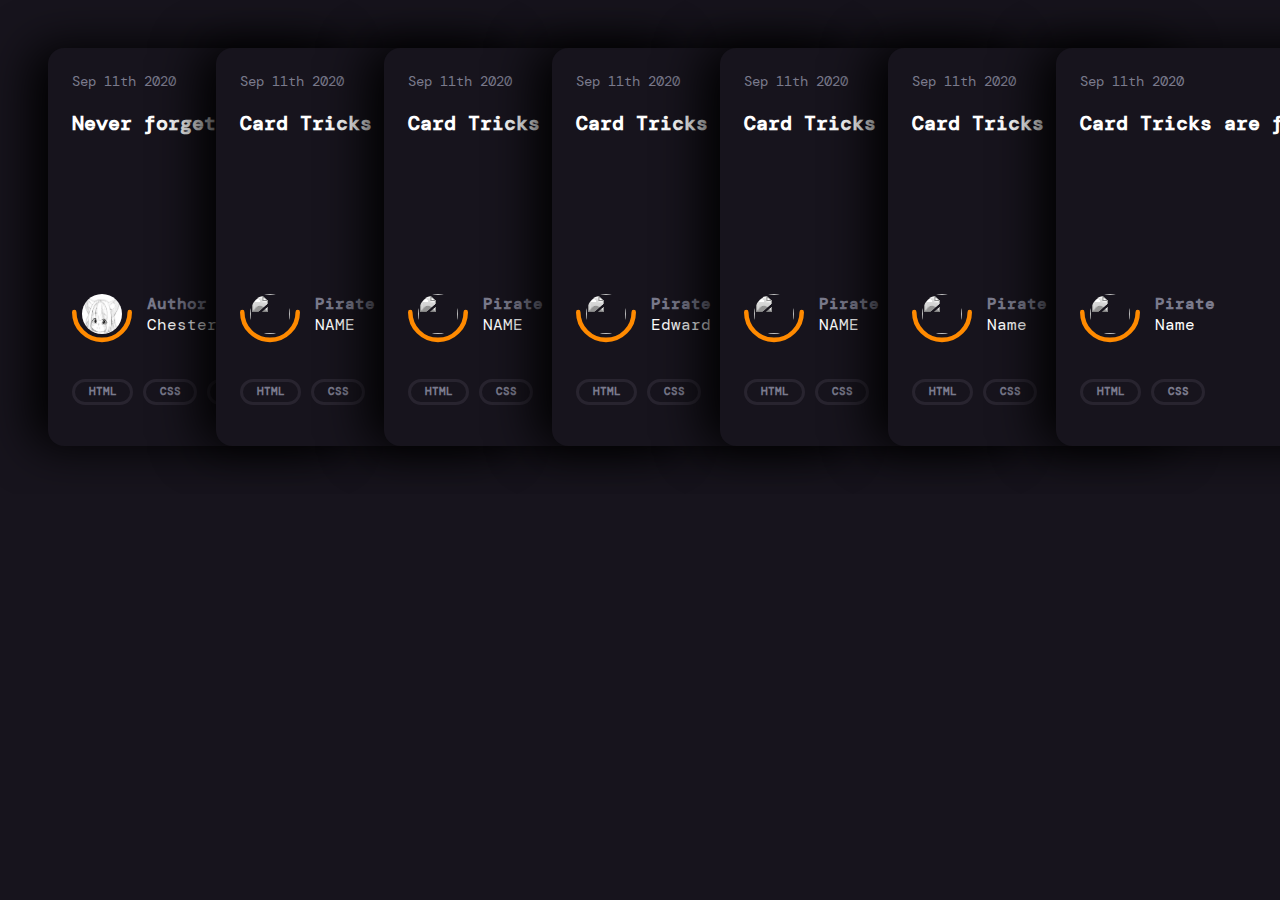
==== profiles/index.html @ eac5f897 "Add files via upload" ====
<!DOCTYPE html>
 <html lang="en">
 <head>
     <meta charset="UTF-8">
     <meta http-equiv="X-UA-Compatible" content="IE=edge">
     <meta name="viewport" content="width=device-width, initial-scale=1.0">
     <title>Document</title>

     <link rel="stylesheet" href="card.css">
 </head>
 <body>
     <section class="card-list">
        <article class="card">
            <header class="card-header">
              <p>Sep 11th 2020</p>
              <h2>Never forget</h2>
            </header>
    
            <div class="card-author">
              <a class="author-avatar" href="#">
                <img src="JAJA.jpg" />
              </a>
              <svg class="half-circle" viewBox="0 0 106 57">
                <path d="M102 4c0 27.1-21.9 49-49 49S4 31.1 4 4"></path>
              </svg>
    
              <div class="author-name">
                <div class="author-name-prefix">Author</div>
                Chester Fritz
              </div>
            </div>
            <div class="tags">
              <a href="#">html</a>
              <a href="#">css</a>
              <a href="#">web-dev</a>
            </div>

        </article>
        <article class="card">
            <header class="card-header">
              <p>Sep 11th 2020</p>
              <h2>Card Tricks are fun!</h2>
            </header>
    
            <div class="card-author">
              <a class="author-avatar" href="#">
                <img src="https://api.adorable.io/avatars/172/a.png" />
              </a>
              <svg class="half-circle" viewBox="0 0 106 57">
                <path d="M102 4c0 27.1-21.9 49-49 49S4 31.1 4 4"></path>
              </svg>
    
              <div class="author-name">
                <div class="author-name-prefix">Pirate</div>
                NAME 
              </div>
            </div>
            <div class="tags">
              <a href="#">html</a>
              <a href="#">css</a>
            </div>
          </article>
          <article class="card">
            <header class="card-header">
              <p>Sep 11th 2020</p>
              <h2>Card Tricks are fun!</h2>
            </header>
    
            <div class="card-author">
              <a class="author-avatar" href="#">
                <img src="https://api.adorable.io/avatars/172/b.png" />
              </a>
              <svg class="half-circle" viewBox="0 0 106 57">
                <path d="M102 4c0 27.1-21.9 49-49 49S4 31.1 4 4"></path>
              </svg>
    
              <div class="author-name">
                <div class="author-name-prefix">Pirate</div>
                NAME
              </div>
            </div>
            <div class="tags">
              <a href="#">html</a>
              <a href="#">css</a>
            </div>
          </article>
          <article class="card">
            <header class="card-header">
              <p>Sep 11th 2020</p>
              <h2>Card Tricks are fun!</h2>
            </header>
    
            <div class="card-author">
              <a class="author-avatar" href="#">
                <img src="https://api.adorable.io/avatars/172/c.png" />
              </a>
              <svg class="half-circle" viewBox="0 0 106 57">
                <path d="M102 4c0 27.1-21.9 49-49 49S4 31.1 4 4"></path>
              </svg>
    
              <div class="author-name">
                <div class="author-name-prefix">Pirate</div>
                Edward Teach
              </div>
            </div>
            <div class="tags">
              <a href="#">html</a>
              <a href="#">css</a>
            </div>
          </article>
          <article class="card">
            <header class="card-header">
              <p>Sep 11th 2020</p>
              <h2>Card Tricks are fun!</h2>
            </header>
    
            <div class="card-author">
              <a class="author-avatar" href="#">
                <img src="https://api.adorable.io/avatars/172/d.png" />
              </a>
              <svg class="half-circle" viewBox="0 0 106 57">
                <path d="M102 4c0 27.1-21.9 49-49 49S4 31.1 4 4"></path>
              </svg>
    
              <div class="author-name">
                <div class="author-name-prefix">Pirate</div>
                NAME
              </div>
            </div>
            <div class="tags">
              <a href="#">html</a>
              <a href="#">css</a>
            </div>
          </article>
          <article class="card">
            <header class="card-header">
              <p>Sep 11th 2020</p>
              <h2>Card Tricks are fun!</h2>
            </header>
    
            <div class="card-author">
              <a class="author-avatar" href="#">
                <img src="https://api.adorable.io/avatars/172/d.png" />
              </a>
              <svg class="half-circle" viewBox="0 0 106 57">
                <path d="M102 4c0 27.1-21.9 49-49 49S4 31.1 4 4"></path>
              </svg>
    
              <div class="author-name">
                <div class="author-name-prefix">Pirate</div>
                Name
              </div>
            </div>
            <div class="tags">
              <a href="#">html</a>
              <a href="#">css</a>
            </div>
          </article>
          <article class="card">
            <header class="card-header">
              <p>Sep 11th 2020</p>
              <h2>Card Tricks are fun!</h2>
            </header>
    
            <div class="card-author">
              <a class="author-avatar" href="#">
                <img src="https://api.adorable.io/avatars/172/d.png" />
              </a>
              <svg class="half-circle" viewBox="0 0 106 57">
                <path d="M102 4c0 27.1-21.9 49-49 49S4 31.1 4 4"></path>
              </svg>
    
              <div class="author-name">
                <div class="author-name-prefix">Pirate</div>
                Name
              </div>
            </div>
            <div class="tags">
              <a href="#">html</a>
              <a href="#">css</a>
            </div>
          </article>
     </section>



 </body>
 </html>
---- profiles/card.css ----
@import url('https://fonts.googleapis.com/css2?family=DM+Mono:wght@300;400;500&display=swap');

body {
    padding: 0;
    margin: 0;
    background-color: #17141d;
    color: white;
    font-family: 'DM Mono', monospace;
}

a {
    text-decoration: none;
}

.card-list {
    display: flex;
    padding: 3rem;
    overflow-x: scroll;
}

.card-list::-webkit-scrollbar {
    width: 10px;
    height: 10px;
}
.card-list::-webkit-scrollbar-thumb {
    background: #201c29;
    border-radius: 10px;
    box-shadow: inset 2px 2px 2px hsla(0,0%,100%,.25), inset -2px -2px 2px rgba(0,0,0,.25);
}

.card-list::-webkit-scrollbar-track {
    background: linear-gradient(90deg,#201c29,#201c29 1px,#17141d 0,#17141d);
}


.card {
    height: 350px;
    width: 400px;
    min-width: 250px;
    padding: 1.5rem;
    border-radius: 16px;
    background: #17141d;
    box-shadow: -1rem 0 3rem #000;
    display: flex;
    flex-direction: column;
    transition: .2s;
    margin: 0;
    scroll-snap-align: start;
    clear: both;
    position: relative;
}

.card:focus-within~.card, .card:hover~.card {
    transform: translateX(130px);
}

.card:hover {
    transform: translateY(-1rem);
}

.card:not(:first-child) {
    margin-left: -130px;
}


.card-header {
    margin-bottom: auto;
}

.card-header p {
    font-size: 14px;
    margin: 0 0 1rem;
    color: #7a7a8c;
}

.card-header h2 {
    font-size: 20px;
    margin: .25rem 0 auto;
    text-decoration: none;
    color: inherit;
    border: 0;
    display: inline-block;
    cursor: pointer;
}

.card-header h2:hover {
    background: linear-gradient(90deg,#ff8a00,#e52e71);
    text-shadow: none;
    -webkit-text-fill-color: transparent;
    -webkit-background-clip: text;
    background-clip: text;
}

.card-author {
    margin: 3rem 0 0;
    display: grid;
    grid-template-columns: 75px 1fr;
    align-items: center;
    position: relative;
}

.author-avatar {
    grid-area: auto;
    align-self: start;
    position: relative;
    box-sizing: border-box;
}

.author-avatar img {
    width: 40px;
    height: 40px;
    border-radius: 50%;
    filter: grayscale(100%);
    display: block;
    overflow: hidden;
    margin: 16px 10px;
}

.author-name {
    grid-area: auto;
    box-sizing: border-box;
}

.author-name-prefix {
    font-style: normal;
    font-weight: 700;
    color: #7a7a8c;
}

.half-circle {
    position: absolute;
    bottom: 0;
    left: 0;
    width: 60px;
    height: 48px;
    fill: none;
    stroke: #ff8a00;
    stroke-width: 8;
    stroke-linecap: round;
    pointer-events: none;
}

.tags {
    margin: 1rem 0 2rem;
    padding: .5rem 0 1rem;
    line-height: 2;
    margin-bottom: 0;
}

.tags a {
    font-style: normal;
    font-weight: 700;
    font-size: .5rem;
    color: #7a7a8c;
    text-transform: uppercase;
    font-size: .66rem;
    border: 3px solid #28242f;
    border-radius: 2rem;
    padding: .2rem .85rem .25rem;
    position: relative;
}

.tags a:hover {
    background: linear-gradient(90deg,#ff8a00,#e52e71);
    text-shadow: none;
    -webkit-text-fill-color: transparent;
    -webkit-background-clip: text;
    -webkit-box-decoration-break: clone;
    background-clip: text;
    border-color: white;
}
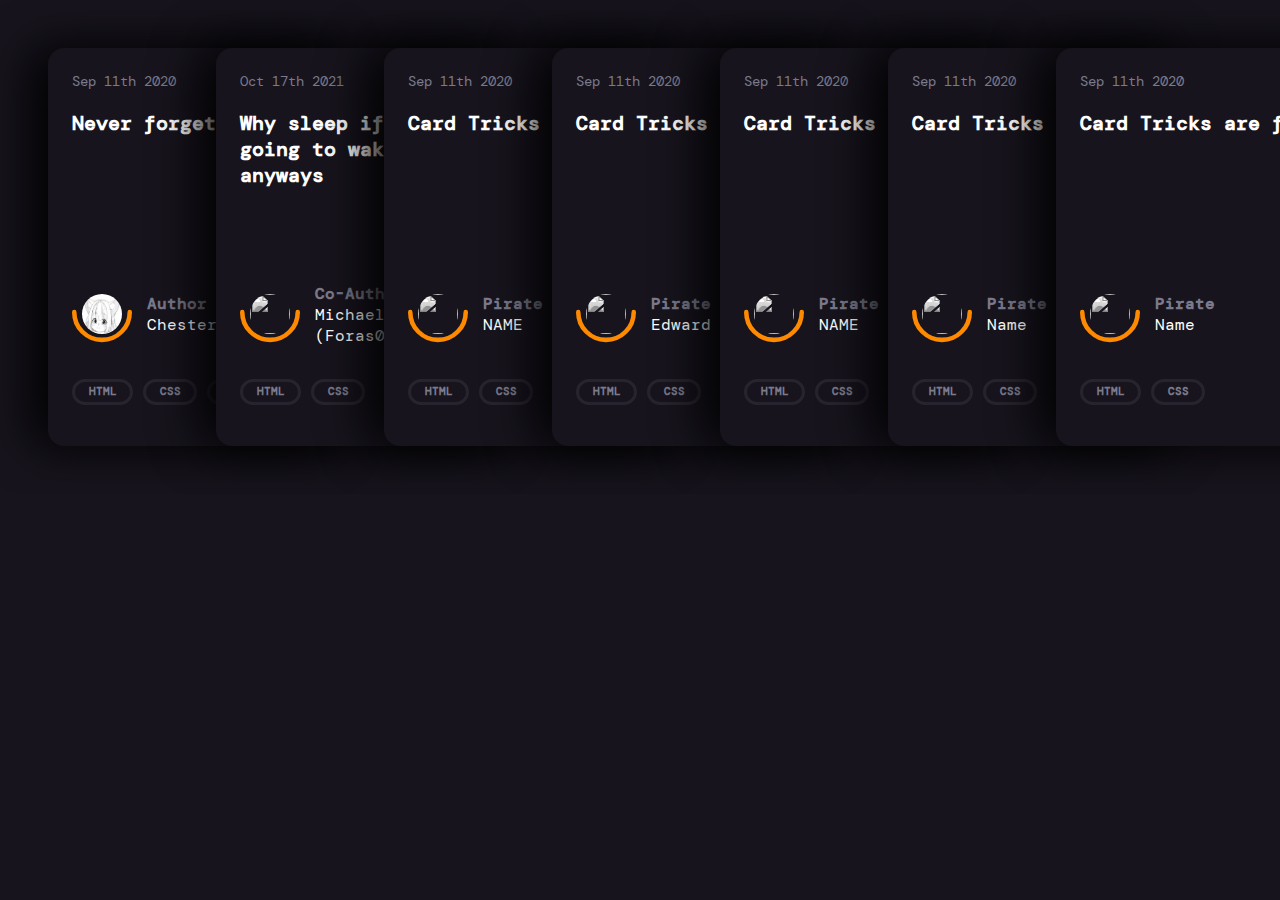
==== commit f9cdcc90: "Update" ====
--- a/profiles/index.html
+++ b/profiles/index.html
@@ -6,7 +6,7 @@
      <meta name="viewport" content="width=device-width, initial-scale=1.0">
      <title>Document</title>
 
-     <link rel="stylesheet" href="card.css">
+     <link rel="stylesheet" href="style/card.css">
  </head>
  <body>
      <section class="card-list">
@@ -38,8 +38,8 @@
         </article>
         <article class="card">
             <header class="card-header">
-              <p>Sep 11th 2020</p>
-              <h2>Card Tricks are fun!</h2>
+              <p>Oct 17th 2021</p>
+              <h2>Why sleep if you're going to wake up anyways</h2>
             </header>
     
             <div class="card-author">
@@ -51,8 +51,8 @@
               </svg>
     
               <div class="author-name">
-                <div class="author-name-prefix">Pirate</div>
-                NAME 
+                <div class="author-name-prefix">Co-Author</div>
+                Michael Edward (Foras00)
               </div>
             </div>
             <div class="tags">
--- a/profiles/style/card.css
+++ b/profiles/style/card.css
@@ -0,0 +1,171 @@
+@import url('https://fonts.googleapis.com/css2?family=DM+Mono:wght@300;400;500&display=swap');
+
+body {
+    padding: 0;
+    margin: 0;
+    background-color: #17141d;
+    color: white;
+    font-family: 'DM Mono', monospace;
+}
+
+a {
+    text-decoration: none;
+}
+
+.card-list {
+    display: flex;
+    padding: 3rem;
+    overflow-x: scroll;
+}
+
+.card-list::-webkit-scrollbar {
+    width: 10px;
+    height: 10px;
+}
+.card-list::-webkit-scrollbar-thumb {
+    background: #201c29;
+    border-radius: 10px;
+    box-shadow: inset 2px 2px 2px hsla(0,0%,100%,.25), inset -2px -2px 2px rgba(0,0,0,.25);
+}
+
+.card-list::-webkit-scrollbar-track {
+    background: linear-gradient(90deg,#201c29,#201c29 1px,#17141d 0,#17141d);
+}
+
+
+.card {
+    height: 350px;
+    width: 400px;
+    min-width: 250px;
+    padding: 1.5rem;
+    border-radius: 16px;
+    background: #17141d;
+    box-shadow: -1rem 0 3rem #000;
+    display: flex;
+    flex-direction: column;
+    transition: .2s;
+    margin: 0;
+    scroll-snap-align: start;
+    clear: both;
+    position: relative;
+}
+
+.card:focus-within~.card, .card:hover~.card {
+    transform: translateX(130px);
+}
+
+.card:hover {
+    transform: translateY(-1rem);
+}
+
+.card:not(:first-child) {
+    margin-left: -130px;
+}
+
+
+.card-header {
+    margin-bottom: auto;
+}
+
+.card-header p {
+    font-size: 14px;
+    margin: 0 0 1rem;
+    color: #7a7a8c;
+}
+
+.card-header h2 {
+    font-size: 20px;
+    margin: .25rem 0 auto;
+    text-decoration: none;
+    color: inherit;
+    border: 0;
+    display: inline-block;
+    cursor: pointer;
+}
+
+.card-header h2:hover {
+    background: linear-gradient(90deg,#ff8a00,#e52e71);
+    text-shadow: none;
+    -webkit-text-fill-color: transparent;
+    -webkit-background-clip: text;
+    background-clip: text;
+}
+
+.card-author {
+    margin: 3rem 0 0;
+    display: grid;
+    grid-template-columns: 75px 1fr;
+    align-items: center;
+    position: relative;
+}
+
+.author-avatar {
+    grid-area: auto;
+    align-self: start;
+    position: relative;
+    box-sizing: border-box;
+}
+
+.author-avatar img {
+    width: 40px;
+    height: 40px;
+    border-radius: 50%;
+    filter: grayscale(100%);
+    display: block;
+    overflow: hidden;
+    margin: 16px 10px;
+}
+
+.author-name {
+    grid-area: auto;
+    box-sizing: border-box;
+}
+
+.author-name-prefix {
+    font-style: normal;
+    font-weight: 700;
+    color: #7a7a8c;
+}
+
+.half-circle {
+    position: absolute;
+    bottom: 0;
+    left: 0;
+    width: 60px;
+    height: 48px;
+    fill: none;
+    stroke: #ff8a00;
+    stroke-width: 8;
+    stroke-linecap: round;
+    pointer-events: none;
+}
+
+.tags {
+    margin: 1rem 0 2rem;
+    padding: .5rem 0 1rem;
+    line-height: 2;
+    margin-bottom: 0;
+}
+
+.tags a {
+    font-style: normal;
+    font-weight: 700;
+    font-size: .5rem;
+    color: #7a7a8c;
+    text-transform: uppercase;
+    font-size: .66rem;
+    border: 3px solid #28242f;
+    border-radius: 2rem;
+    padding: .2rem .85rem .25rem;
+    position: relative;
+}
+
+.tags a:hover {
+    background: linear-gradient(90deg,#ff8a00,#e52e71);
+    text-shadow: none;
+    -webkit-text-fill-color: transparent;
+    -webkit-background-clip: text;
+    -webkit-box-decoration-break: clone;
+    background-clip: text;
+    border-color: white;
+}